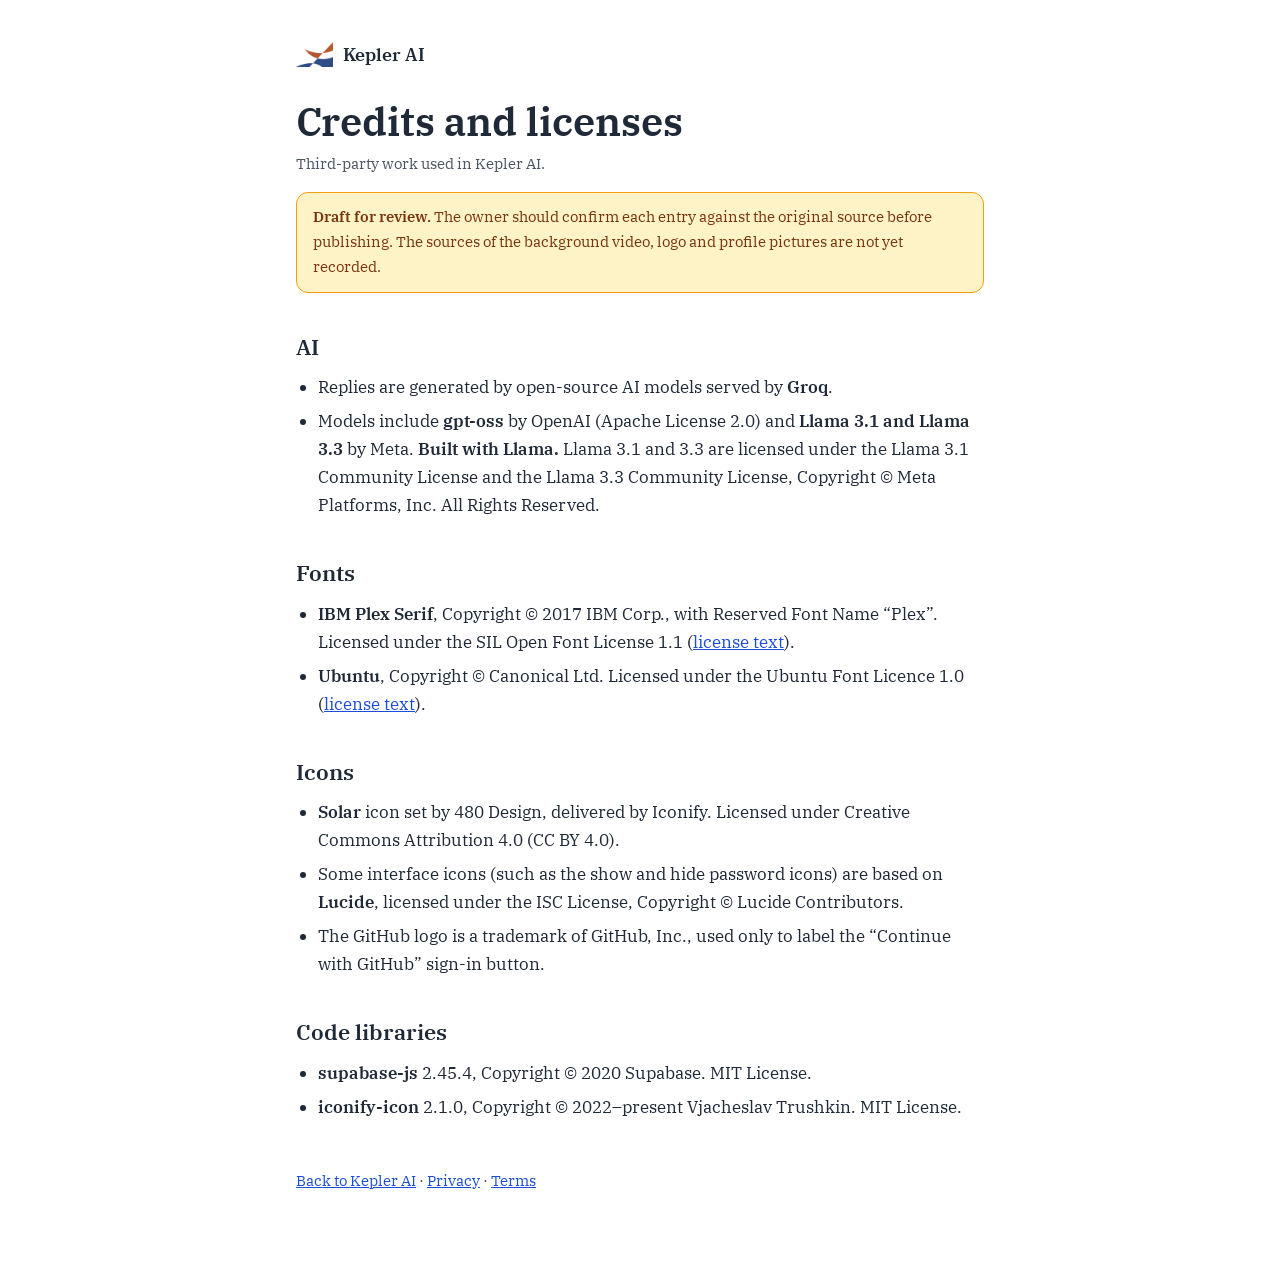
==== credits.html @ 196f4215 "Compliance audit: report, draft legal pages, security and accessibility fixes - Pin CDN scripts with" ====
<!doctype html>
<html lang="en">
<head>
<meta charset="utf-8">
<meta name="viewport" content="width=device-width, initial-scale=1">
<title>Credits · Kepler AI</title>
<link rel="icon" type="image/png" sizes="32x32" href="brand/icon-32.png">
<link rel="stylesheet" href="assets/legal.css">
</head>
<body>
<main>
<a class="top" href="./"><img src="brand/logo.png" alt="" width="38" height="25">Kepler AI</a>
<h1>Credits and licenses</h1>
<p class="meta">Third-party work used in Kepler AI.</p>

<div class="draft" role="note"><strong>Draft for review.</strong> The owner should confirm each entry against the original source before publishing. The sources of the background video, logo and profile pictures are not yet recorded.</div>

<h2>AI</h2>
<ul>
  <li>Replies are generated by open-source AI models served by <strong>Groq</strong>.</li>
  <li>Models include <strong>gpt-oss</strong> by OpenAI (Apache License 2.0) and <strong>Llama 3.1 and Llama 3.3</strong> by Meta. <strong>Built with Llama.</strong> Llama 3.1 and 3.3 are licensed under the Llama 3.1 Community License and the Llama 3.3 Community License, Copyright © Meta Platforms, Inc. All Rights Reserved.</li>
</ul>

<h2>Fonts</h2>
<ul>
  <li><strong>IBM Plex Serif</strong>, Copyright © 2017 IBM Corp., with Reserved Font Name “Plex”. Licensed under the SIL Open Font License 1.1 (<a href="fonts/IBMPlexSerif-OFL.txt">license text</a>).</li>
  <li><strong>Ubuntu</strong>, Copyright © Canonical Ltd. Licensed under the Ubuntu Font Licence 1.0 (<a href="fonts/Ubuntu-UFL.txt">license text</a>).</li>
</ul>

<h2>Icons</h2>
<ul>
  <li><strong>Solar</strong> icon set by 480 Design, delivered by Iconify. Licensed under Creative Commons Attribution 4.0 (CC BY 4.0).</li>
  <li>Some interface icons (such as the show and hide password icons) are based on <strong>Lucide</strong>, licensed under the ISC License, Copyright © Lucide Contributors.</li>
  <li>The GitHub logo is a trademark of GitHub, Inc., used only to label the “Continue with GitHub” sign-in button.</li>
</ul>

<h2>Code libraries</h2>
<ul>
  <li><strong>supabase-js</strong> 2.45.4, Copyright © 2020 Supabase. MIT License.</li>
  <li><strong>iconify-icon</strong> 2.1.0, Copyright © 2022–present Vjacheslav Trushkin. MIT License.</li>
</ul>

<footer><a href="./">Back to Kepler AI</a> · <a href="privacy.html">Privacy</a> · <a href="terms.html">Terms</a></footer>
</main>
</body>
</html>
---- assets/legal.css ----
@font-face{font-family:"IBM Plex Serif";src:url("../fonts/IBMPlexSerif-Regular.woff2") format("woff2");font-weight:400;font-display:swap}
@font-face{font-family:"IBM Plex Serif";src:url("../fonts/IBMPlexSerif-SemiBold.woff2") format("woff2");font-weight:600;font-display:swap}
*,*::before,*::after{box-sizing:border-box}
html{-webkit-text-size-adjust:100%}
body{margin:0;background:#fff;color:#1f2937;font-family:"IBM Plex Serif",Georgia,serif;font-size:17px;line-height:1.65;-webkit-font-smoothing:antialiased}
main{max-width:720px;margin:0 auto;padding:40px 16px 72px}
.top{display:flex;align-items:center;gap:10px;margin-bottom:28px;color:#1f2937;text-decoration:none;font-weight:600;font-size:18px}
.top img{height:25px;width:auto}
h1{font-size:clamp(30px,5vw,40px);font-weight:600;line-height:1.15;margin:0 0 8px}
h2{font-size:22px;font-weight:600;margin:36px 0 8px}
h3{font-size:18px;font-weight:600;margin:24px 0 4px}
p,ul,table{margin:0 0 14px}
ul{padding-left:22px}
li{margin-bottom:6px}
a{color:#1d4ed8}
:focus-visible{outline:2px solid #c2410c;outline-offset:3px;border-radius:4px}
.meta{color:#4b5563;font-size:15px}
.draft{background:#fef3c7;border:1px solid #f59e0b;color:#78350f;border-radius:12px;padding:12px 16px;font-size:15px;margin:16px 0 24px}
.todo{background:#fef3c7;color:#78350f;padding:0 4px;border-radius:4px}
.table-wrap{overflow-x:auto}
table{border-collapse:collapse;width:100%;font-size:15px}
th,td{text-align:left;vertical-align:top;border-bottom:1px solid #e5e7eb;padding:8px 10px 8px 0}
th{font-weight:600}
footer{margin-top:48px;font-size:15px;color:#4b5563}
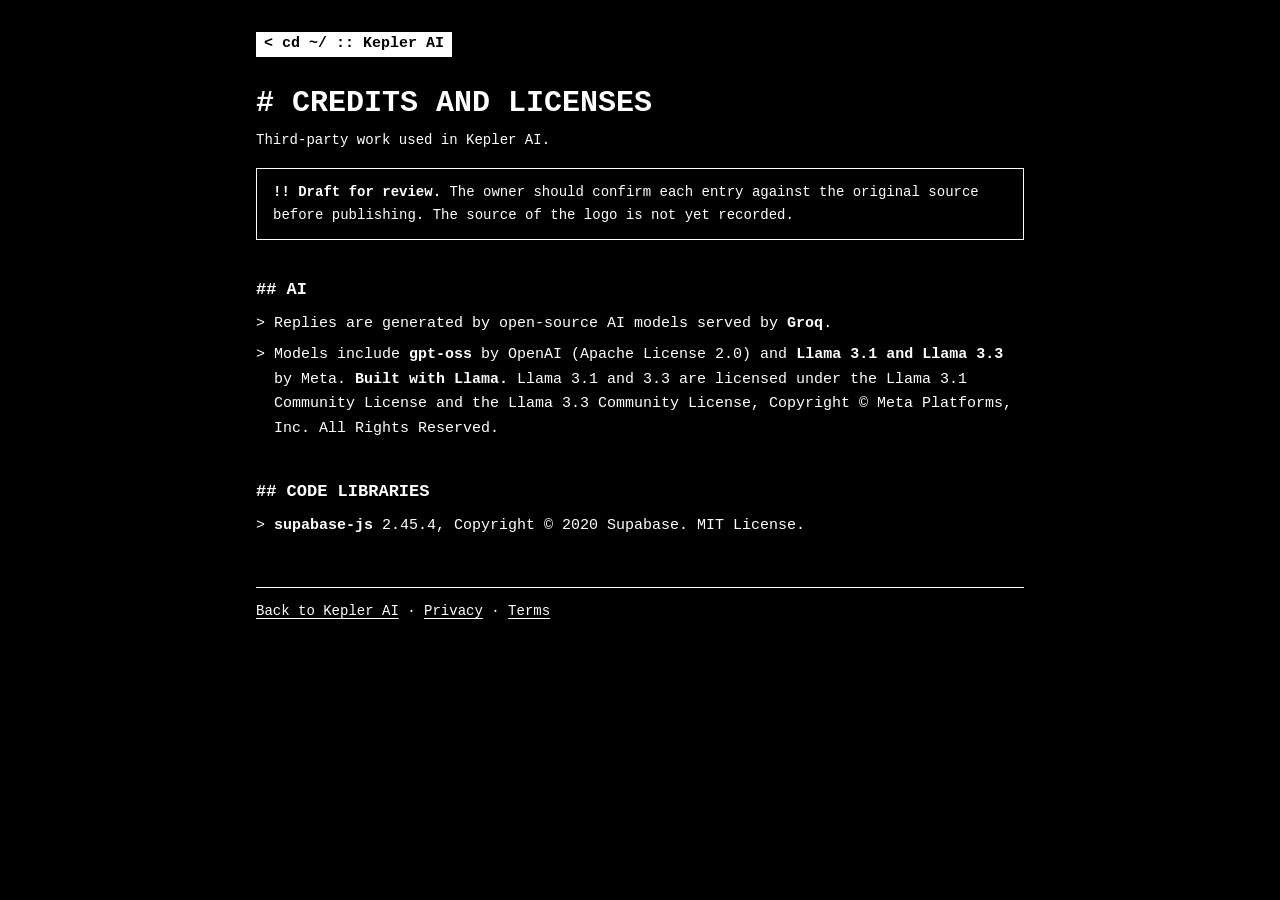
==== commit 2ea1dd0f: "Redesign the site as a black-and-white terminal; remove Code and Learn The chat is now a hacker-styl" ====
--- a/credits.html
+++ b/credits.html
@@ -13,7 +13,7 @@
 <h1>Credits and licenses</h1>
 <p class="meta">Third-party work used in Kepler AI.</p>
 
-<div class="draft" role="note"><strong>Draft for review.</strong> The owner should confirm each entry against the original source before publishing. The sources of the background video, logo and profile pictures are not yet recorded.</div>
+<div class="draft" role="note"><strong>Draft for review.</strong> The owner should confirm each entry against the original source before publishing. The source of the logo is not yet recorded.</div>
 
 <h2>AI</h2>
 <ul>
@@ -21,23 +21,9 @@
   <li>Models include <strong>gpt-oss</strong> by OpenAI (Apache License 2.0) and <strong>Llama 3.1 and Llama 3.3</strong> by Meta. <strong>Built with Llama.</strong> Llama 3.1 and 3.3 are licensed under the Llama 3.1 Community License and the Llama 3.3 Community License, Copyright © Meta Platforms, Inc. All Rights Reserved.</li>
 </ul>
 
-<h2>Fonts</h2>
-<ul>
-  <li><strong>IBM Plex Serif</strong>, Copyright © 2017 IBM Corp., with Reserved Font Name “Plex”. Licensed under the SIL Open Font License 1.1 (<a href="fonts/IBMPlexSerif-OFL.txt">license text</a>).</li>
-  <li><strong>Ubuntu</strong>, Copyright © Canonical Ltd. Licensed under the Ubuntu Font Licence 1.0 (<a href="fonts/Ubuntu-UFL.txt">license text</a>).</li>
-</ul>
-
-<h2>Icons</h2>
-<ul>
-  <li><strong>Solar</strong> icon set by 480 Design, delivered by Iconify. Licensed under Creative Commons Attribution 4.0 (CC BY 4.0).</li>
-  <li>Some interface icons (such as the show and hide password icons) are based on <strong>Lucide</strong>, licensed under the ISC License, Copyright © Lucide Contributors.</li>
-  <li>The GitHub logo is a trademark of GitHub, Inc., used only to label the “Continue with GitHub” sign-in button.</li>
-</ul>
-
 <h2>Code libraries</h2>
 <ul>
   <li><strong>supabase-js</strong> 2.45.4, Copyright © 2020 Supabase. MIT License.</li>
-  <li><strong>iconify-icon</strong> 2.1.0, Copyright © 2022–present Vjacheslav Trushkin. MIT License.</li>
 </ul>
 
 <footer><a href="./">Back to Kepler AI</a> · <a href="privacy.html">Privacy</a> · <a href="terms.html">Terms</a></footer>
--- a/assets/legal.css
+++ b/assets/legal.css
@@ -1,24 +1,31 @@
-@font-face{font-family:"IBM Plex Serif";src:url("../fonts/IBMPlexSerif-Regular.woff2") format("woff2");font-weight:400;font-display:swap}
-@font-face{font-family:"IBM Plex Serif";src:url("../fonts/IBMPlexSerif-SemiBold.woff2") format("woff2");font-weight:600;font-display:swap}
-*,*::before,*::after{box-sizing:border-box}
-html{-webkit-text-size-adjust:100%}
-body{margin:0;background:#fff;color:#1f2937;font-family:"IBM Plex Serif",Georgia,serif;font-size:17px;line-height:1.65;-webkit-font-smoothing:antialiased}
-main{max-width:720px;margin:0 auto;padding:40px 16px 72px}
-.top{display:flex;align-items:center;gap:10px;margin-bottom:28px;color:#1f2937;text-decoration:none;font-weight:600;font-size:18px}
-.top img{height:25px;width:auto}
-h1{font-size:clamp(30px,5vw,40px);font-weight:600;line-height:1.15;margin:0 0 8px}
-h2{font-size:22px;font-weight:600;margin:36px 0 8px}
-h3{font-size:18px;font-weight:600;margin:24px 0 4px}
+/* Terminal look to match the main site: black and white only, monospace, no rounded corners. */
+*,*::before,*::after{box-sizing:border-box;border-radius:0!important}
+html{-webkit-text-size-adjust:100%;color-scheme:dark}
+body{margin:0;background:#000;color:#fff;font-family:ui-monospace,SFMono-Regular,"SF Mono",Menlo,Consolas,"Liberation Mono","DejaVu Sans Mono",monospace;font-size:15px;line-height:1.65;-webkit-font-smoothing:antialiased}
+::selection{background:#fff;color:#000}
+main{max-width:800px;margin:0 auto;padding:32px 16px 72px}
+.top{display:inline-block;margin-bottom:28px;padding:0 8px;background:#fff;color:#000;text-decoration:none;font-weight:700}
+.top::before{content:"< cd ~/ :: "}
+.top img{display:none}
+h1{font-size:clamp(22px,4vw,30px);font-weight:700;line-height:1.2;margin:0 0 8px;text-transform:uppercase}
+h1::before{content:"# "}
+h2{font-size:17px;font-weight:700;margin:36px 0 8px;text-transform:uppercase}
+h2::before{content:"## "}
+h3{font-size:15px;font-weight:700;margin:24px 0 4px}
+h3::before{content:"### "}
 p,ul,table{margin:0 0 14px}
-ul{padding-left:22px}
-li{margin-bottom:6px}
-a{color:#1d4ed8}
-:focus-visible{outline:2px solid #c2410c;outline-offset:3px;border-radius:4px}
-.meta{color:#4b5563;font-size:15px}
-.draft{background:#fef3c7;border:1px solid #f59e0b;color:#78350f;border-radius:12px;padding:12px 16px;font-size:15px;margin:16px 0 24px}
-.todo{background:#fef3c7;color:#78350f;padding:0 4px;border-radius:4px}
+ul{padding-left:0;list-style:none}
+li{margin-bottom:6px;padding-left:2ch;text-indent:-2ch}
+li::before{content:"> "}
+a{color:#fff;text-decoration:underline;text-underline-offset:3px}
+a:hover{background:#fff;color:#000;text-decoration:none}
+:focus-visible{outline:1px dashed #fff;outline-offset:2px}
+.meta{font-size:14px}
+.draft{border:1px solid #fff;padding:12px 16px;font-size:14px;margin:16px 0 24px}
+.draft::before{content:"!! ";font-weight:700}
+.todo{background:#fff;color:#000;padding:0 4px}
 .table-wrap{overflow-x:auto}
-table{border-collapse:collapse;width:100%;font-size:15px}
-th,td{text-align:left;vertical-align:top;border-bottom:1px solid #e5e7eb;padding:8px 10px 8px 0}
-th{font-weight:600}
-footer{margin-top:48px;font-size:15px;color:#4b5563}
+table{border-collapse:collapse;width:100%;font-size:14px}
+th,td{text-align:left;vertical-align:top;border:1px solid #fff;padding:6px 10px}
+th{font-weight:700;background:#fff;color:#000}
+footer{margin-top:48px;padding-top:12px;border-top:1px solid #fff;font-size:14px}
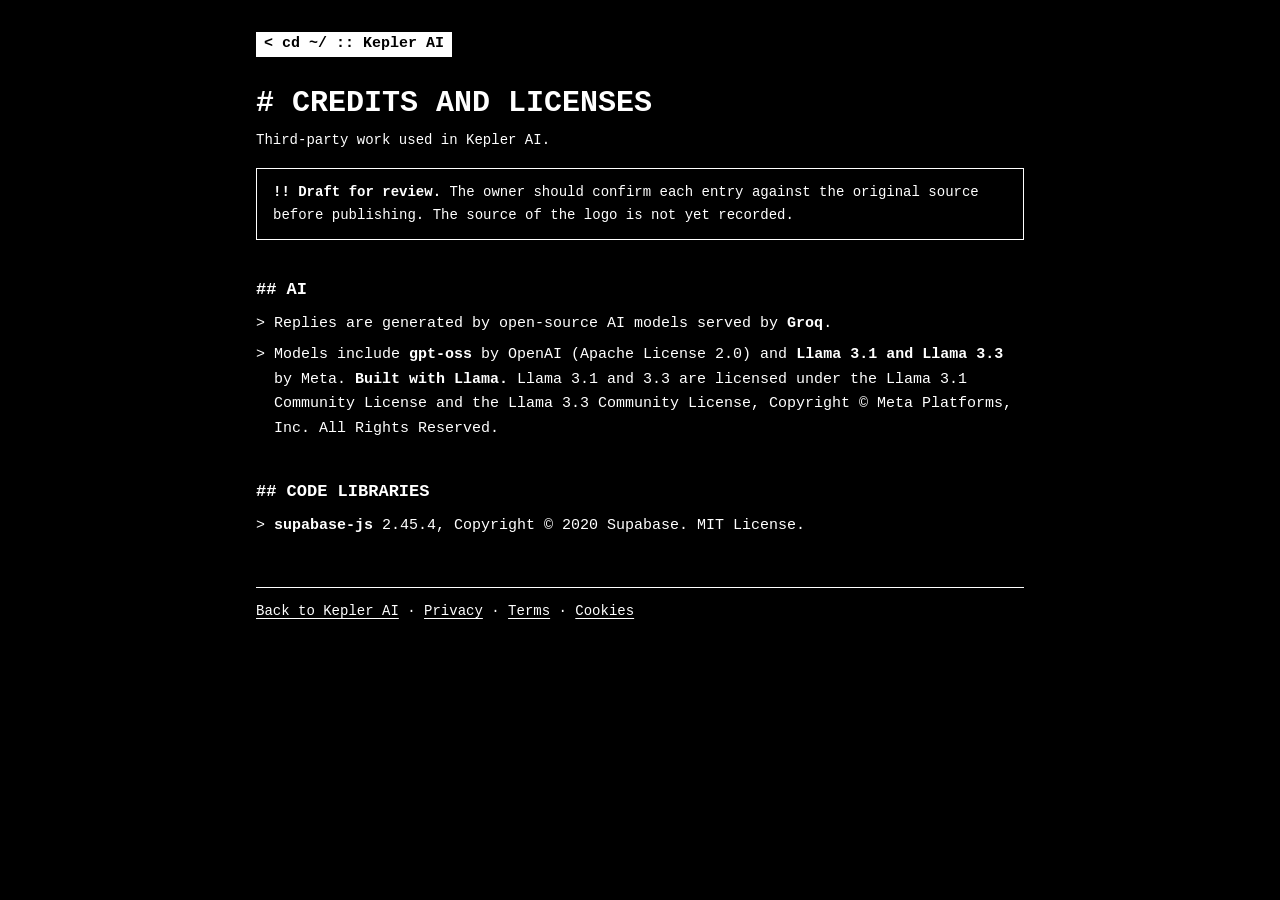
==== commit e467245e: "Add /admin page with devices and locations, device cookie and cookie policy - Site sets a kepler_dev" ====
--- a/credits.html
+++ b/credits.html
@@ -4,6 +4,7 @@
 <meta charset="utf-8">
 <meta name="viewport" content="width=device-width, initial-scale=1">
 <title>Credits · Kepler AI</title>
+<link rel="icon" type="image/svg+xml" href="brand/icon.svg">
 <link rel="icon" type="image/png" sizes="32x32" href="brand/icon-32.png">
 <link rel="stylesheet" href="assets/legal.css">
 </head>
@@ -26,7 +27,7 @@
   <li><strong>supabase-js</strong> 2.45.4, Copyright © 2020 Supabase. MIT License.</li>
 </ul>
 
-<footer><a href="./">Back to Kepler AI</a> · <a href="privacy.html">Privacy</a> · <a href="terms.html">Terms</a></footer>
+<footer><a href="./">Back to Kepler AI</a> · <a href="privacy.html">Privacy</a> · <a href="terms.html">Terms</a> · <a href="cookies.html">Cookies</a></footer>
 </main>
 </body>
 </html>
